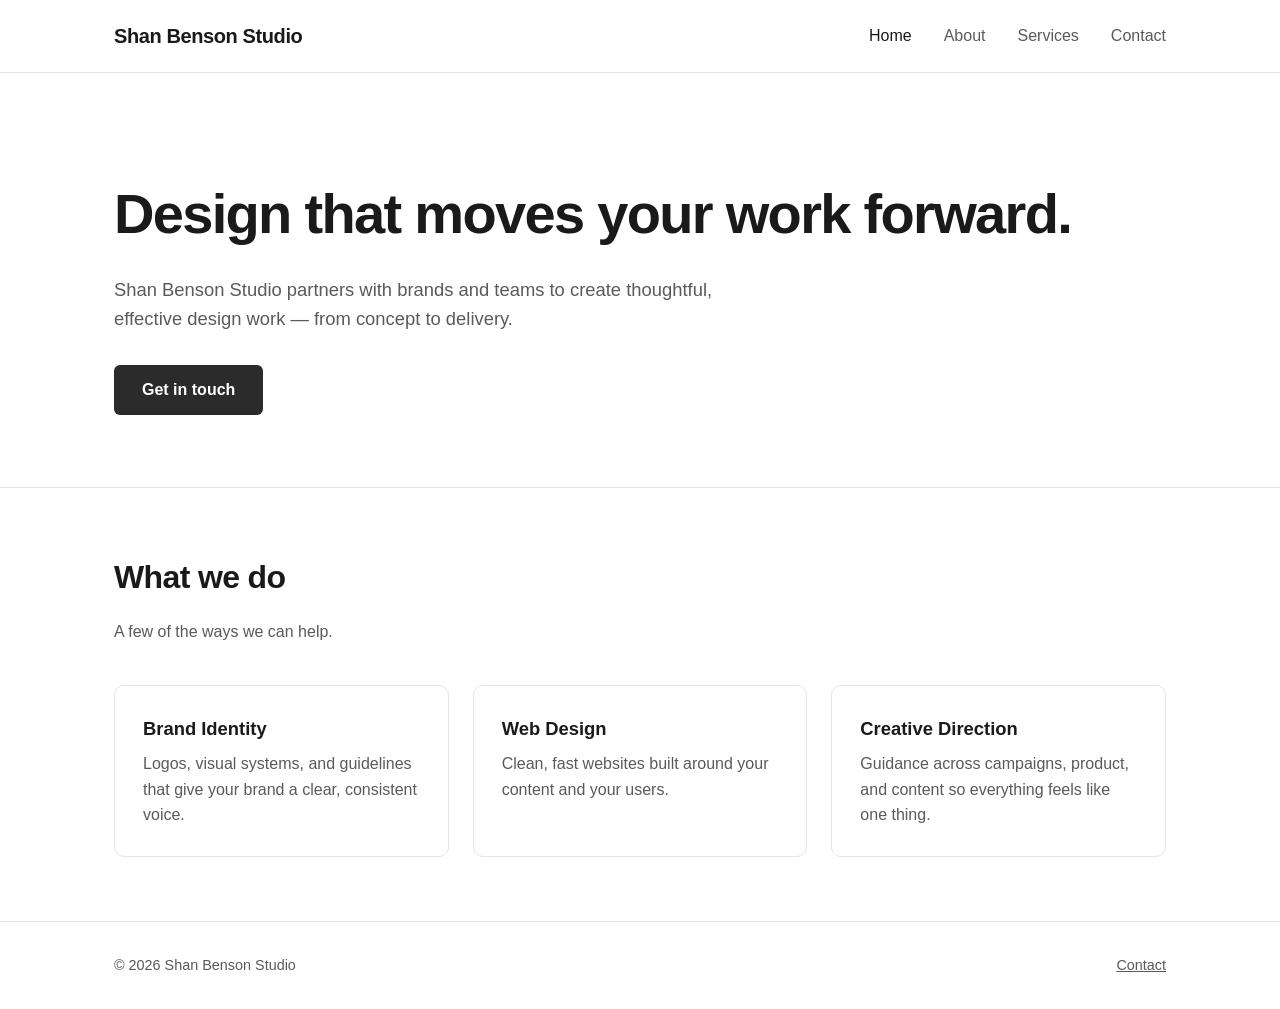
==== index.html @ 9992d344 "Add initial studio website (Home, About, Services, Contact) Static HTML/CSS/JS site with responsive " ====
<!DOCTYPE html>
<html lang="en">
<head>
  <meta charset="UTF-8">
  <meta name="viewport" content="width=device-width, initial-scale=1.0">
  <title>Shan Benson Studio</title>
  <meta name="description" content="Shan Benson Studio — design and creative services.">
  <link rel="stylesheet" href="css/style.css">
</head>
<body>
  <header class="site-header">
    <div class="container">
      <a href="index.html" class="logo">Shan Benson Studio</a>
      <button class="nav-toggle" aria-label="Toggle navigation">&#9776;</button>
      <ul class="nav-links">
        <li><a href="index.html" aria-current="page">Home</a></li>
        <li><a href="about.html">About</a></li>
        <li><a href="services.html">Services</a></li>
        <li><a href="contact.html">Contact</a></li>
      </ul>
    </div>
  </header>

  <main>
    <section class="hero">
      <div class="container">
        <h1>Design that moves your work forward.</h1>
        <p>Shan Benson Studio partners with brands and teams to create thoughtful, effective design work — from concept to delivery.</p>
        <a href="contact.html" class="btn btn-primary">Get in touch</a>
      </div>
    </section>

    <section>
      <div class="container">
        <h2 class="section-title">What we do</h2>
        <p class="section-lead">A few of the ways we can help.</p>
        <div class="grid">
          <div class="card">
            <h3>Brand Identity</h3>
            <p>Logos, visual systems, and guidelines that give your brand a clear, consistent voice.</p>
          </div>
          <div class="card">
            <h3>Web Design</h3>
            <p>Clean, fast websites built around your content and your users.</p>
          </div>
          <div class="card">
            <h3>Creative Direction</h3>
            <p>Guidance across campaigns, product, and content so everything feels like one thing.</p>
          </div>
        </div>
      </div>
    </section>
  </main>

  <footer class="site-footer">
    <div class="container">
      <span>&copy; <span id="year"></span> Shan Benson Studio</span>
      <span><a href="contact.html">Contact</a></span>
    </div>
  </footer>

  <script src="js/main.js"></script>
  <script>document.getElementById("year").textContent = new Date().getFullYear();</script>
</body>
</html>
---- css/style.css ----
:root {
  --color-bg: #ffffff;
  --color-text: #1a1a1a;
  --color-muted: #5a5a5a;
  --color-accent: #2b2b2b;
  --color-border: #e5e5e5;
  --max-width: 1100px;
  --font-body: -apple-system, BlinkMacSystemFont, "Segoe UI", Roboto, Helvetica, Arial, sans-serif;
}

* {
  box-sizing: border-box;
}

html, body {
  margin: 0;
  padding: 0;
}

body {
  font-family: var(--font-body);
  color: var(--color-text);
  background: var(--color-bg);
  line-height: 1.6;
}

a {
  color: inherit;
}

img {
  max-width: 100%;
  display: block;
}

.container {
  max-width: var(--max-width);
  margin: 0 auto;
  padding: 0 24px;
}

/* Header / nav */
.site-header {
  border-bottom: 1px solid var(--color-border);
  position: sticky;
  top: 0;
  background: var(--color-bg);
  z-index: 10;
}

.site-header .container {
  display: flex;
  align-items: center;
  justify-content: space-between;
  padding-top: 20px;
  padding-bottom: 20px;
}

.logo {
  font-size: 1.25rem;
  font-weight: 700;
  text-decoration: none;
  letter-spacing: -0.02em;
}

.nav-links {
  display: flex;
  gap: 32px;
  list-style: none;
  margin: 0;
  padding: 0;
}

.nav-links a {
  text-decoration: none;
  font-weight: 500;
  color: var(--color-muted);
  transition: color 0.15s ease;
}

.nav-links a:hover,
.nav-links a[aria-current="page"] {
  color: var(--color-text);
}

.nav-toggle {
  display: none;
  background: none;
  border: none;
  font-size: 1.5rem;
  cursor: pointer;
}

/* Hero */
.hero {
  padding: 96px 0 72px;
  text-align: left;
}

.hero h1 {
  font-size: clamp(2.2rem, 5vw, 3.5rem);
  margin: 0 0 16px;
  letter-spacing: -0.03em;
}

.hero p {
  font-size: 1.15rem;
  color: var(--color-muted);
  max-width: 640px;
  margin: 0 0 32px;
}

.btn {
  display: inline-block;
  padding: 12px 28px;
  border-radius: 6px;
  text-decoration: none;
  font-weight: 600;
  transition: opacity 0.15s ease;
}

.btn-primary {
  background: var(--color-accent);
  color: #fff;
}

.btn-primary:hover {
  opacity: 0.85;
}

/* Sections */
section {
  padding: 64px 0;
}

section + section {
  border-top: 1px solid var(--color-border);
}

.section-title {
  font-size: 2rem;
  margin: 0 0 16px;
  letter-spacing: -0.02em;
}

.section-lead {
  color: var(--color-muted);
  max-width: 640px;
  margin-bottom: 40px;
}

/* Grid of cards (services) */
.grid {
  display: grid;
  grid-template-columns: repeat(auto-fit, minmax(240px, 1fr));
  gap: 24px;
}

.card {
  border: 1px solid var(--color-border);
  border-radius: 10px;
  padding: 28px;
}

.card h3 {
  margin: 0 0 8px;
  font-size: 1.15rem;
}

.card p {
  margin: 0;
  color: var(--color-muted);
}

/* Contact form */
.contact-form {
  max-width: 560px;
  display: flex;
  flex-direction: column;
  gap: 16px;
}

.contact-form label {
  font-weight: 600;
  font-size: 0.9rem;
  display: block;
  margin-bottom: 6px;
}

.contact-form input,
.contact-form textarea {
  width: 100%;
  padding: 12px 14px;
  border: 1px solid var(--color-border);
  border-radius: 6px;
  font-family: inherit;
  font-size: 1rem;
}

.contact-form textarea {
  resize: vertical;
  min-height: 140px;
}

.contact-info {
  margin-top: 40px;
  color: var(--color-muted);
}

/* Footer */
.site-footer {
  border-top: 1px solid var(--color-border);
  padding: 32px 0;
  color: var(--color-muted);
  font-size: 0.9rem;
}

.site-footer .container {
  display: flex;
  align-items: center;
  justify-content: space-between;
  flex-wrap: wrap;
  gap: 12px;
}

/* Responsive nav */
@media (max-width: 720px) {
  .nav-toggle {
    display: block;
  }

  .nav-links {
    position: absolute;
    top: 100%;
    left: 0;
    right: 0;
    background: var(--color-bg);
    border-bottom: 1px solid var(--color-border);
    flex-direction: column;
    gap: 0;
    display: none;
  }

  .nav-links.is-open {
    display: flex;
  }

  .nav-links li {
    border-top: 1px solid var(--color-border);
  }

  .nav-links a {
    display: block;
    padding: 16px 24px;
  }

  .site-header .container {
    position: relative;
  }
}
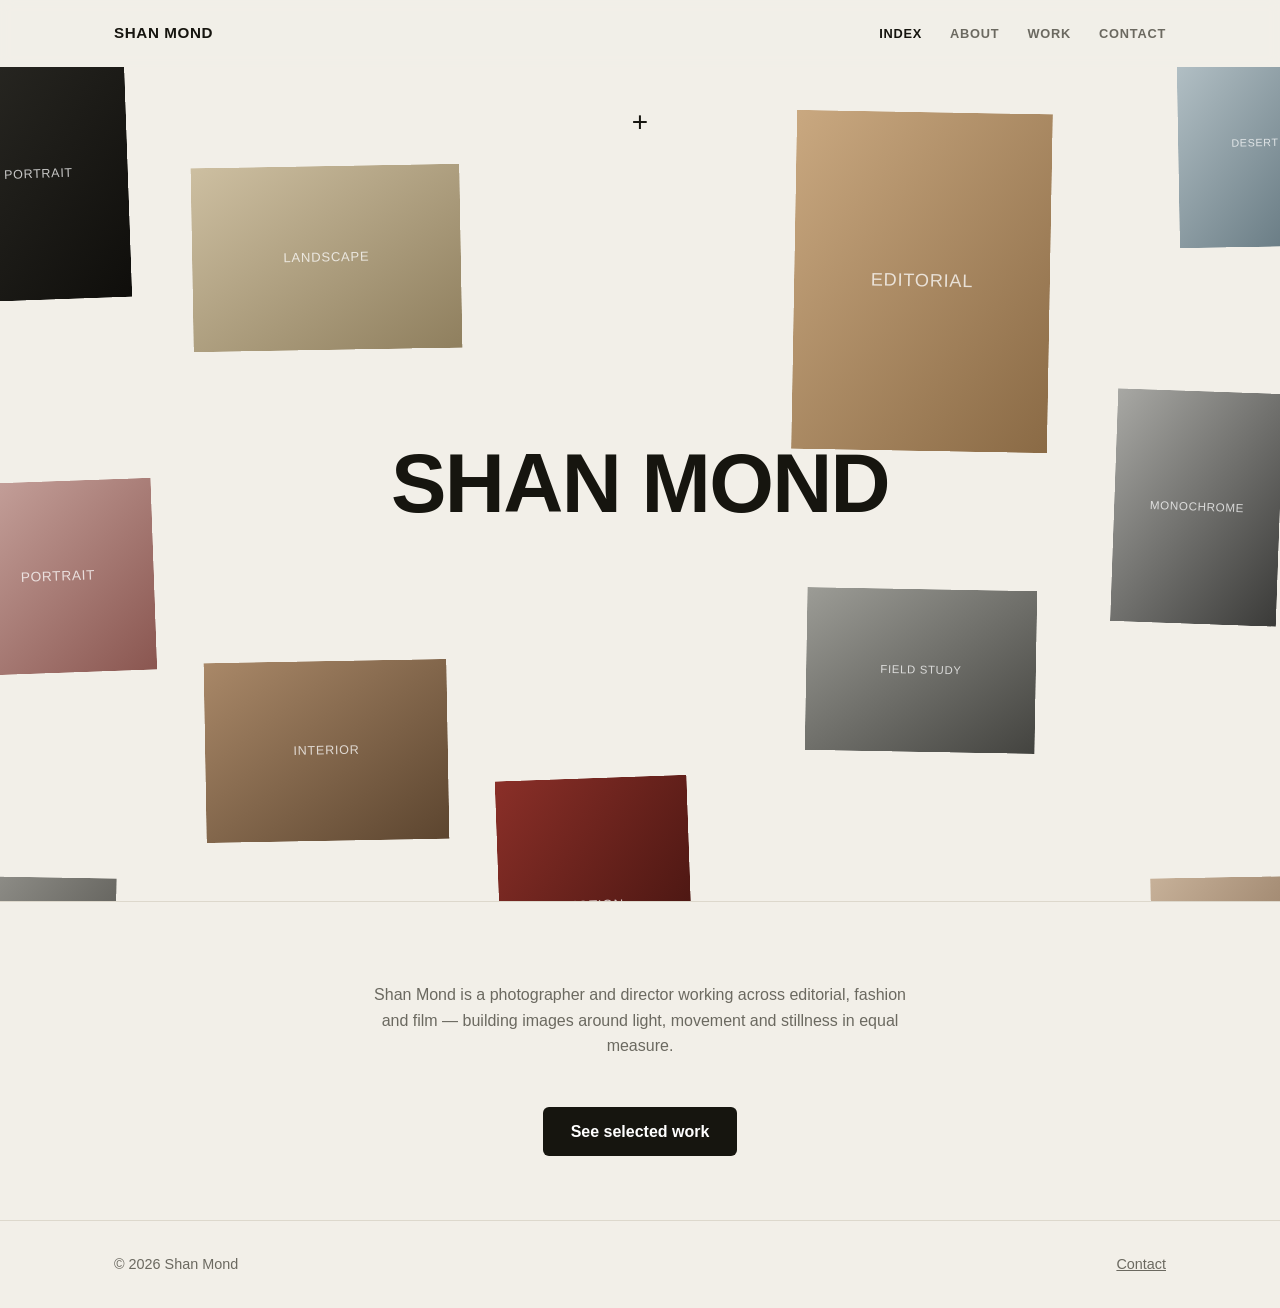
==== commit 66ee4a3d: "Redesign as Shan Mond photography/director portfolio Rebuild the homepage with an editorial moodboar" ====
--- a/index.html
+++ b/index.html
@@ -3,58 +3,75 @@
 <head>
   <meta charset="UTF-8">
   <meta name="viewport" content="width=device-width, initial-scale=1.0">
-  <title>Shan Benson Studio</title>
-  <meta name="description" content="Shan Benson Studio — design and creative services.">
+  <title>Shan Mond — Photographer &amp; Director</title>
+  <meta name="description" content="Shan Mond is a photographer and director working across editorial, fashion and film.">
   <link rel="stylesheet" href="css/style.css">
 </head>
-<body>
+<body class="home is-loading">
   <header class="site-header">
     <div class="container">
-      <a href="index.html" class="logo">Shan Benson Studio</a>
+      <a href="index.html" class="logo">Shan Mond</a>
       <button class="nav-toggle" aria-label="Toggle navigation">&#9776;</button>
       <ul class="nav-links">
-        <li><a href="index.html" aria-current="page">Home</a></li>
+        <li><a href="index.html" aria-current="page">Index</a></li>
         <li><a href="about.html">About</a></li>
-        <li><a href="services.html">Services</a></li>
+        <li><a href="services.html">Work</a></li>
         <li><a href="contact.html">Contact</a></li>
       </ul>
     </div>
   </header>
 
   <main>
-    <section class="hero">
-      <div class="container">
-        <h1>Design that moves your work forward.</h1>
-        <p>Shan Benson Studio partners with brands and teams to create thoughtful, effective design work — from concept to delivery.</p>
-        <a href="contact.html" class="btn btn-primary">Get in touch</a>
+    <section class="home-hero" aria-label="Selected work">
+      <span class="plus-mark" aria-hidden="true">+</span>
+      <h1 class="brand-flash">Shan Mond</h1>
+
+      <div class="scatter-item" style="--top:-2vh; --left:-4vw; --w:14vw; --rot:-2deg; --d:0.02s;">
+        <img src="images/portrait-01.svg" alt="Backlit portrait study — placeholder, replace with your work" loading="eager">
+      </div>
+      <div class="scatter-item" style="--top:11vh; --left:15vw; --w:21vw; --rot:-1deg; --d:0.08s;">
+        <img src="images/landscape-01.svg" alt="Landscape study — placeholder, replace with your work" loading="eager">
+      </div>
+      <div class="scatter-item scatter-item--feature" style="--top:5vh; --left:62vw; --w:20vw; --rot:1deg; --d:0.05s;">
+        <img src="images/editorial-01.svg" alt="Editorial portrait — placeholder, replace with your work" loading="eager">
+      </div>
+      <div class="scatter-item" style="--top:-3vh; --left:92vw; --w:12vw; --rot:-1deg; --d:0.14s;">
+        <img src="images/desert-01.svg" alt="Desert location study — placeholder, replace with your work" loading="lazy">
+      </div>
+      <div class="scatter-item" style="--top:46vh; --left:-3vw; --w:15vw; --rot:-2deg; --d:0.1s;">
+        <img src="images/portrait-02.svg" alt="Two-subject portrait — placeholder, replace with your work" loading="lazy">
+      </div>
+      <div class="scatter-item" style="--top:36vh; --left:87vw; --w:13vw; --rot:2deg; --d:0.18s;">
+        <img src="images/mono-01.svg" alt="Monochrome close portrait — placeholder, replace with your work" loading="lazy">
+      </div>
+      <div class="scatter-item" style="--top:66vh; --left:16vw; --w:19vw; --rot:-1deg; --d:0.12s;">
+        <img src="images/interior-01.svg" alt="Group portrait, interior light — placeholder, replace with your work" loading="lazy">
+      </div>
+      <div class="scatter-item" style="--top:58vh; --left:63vw; --w:18vw; --rot:1deg; --d:0.16s;">
+        <img src="images/field-01.svg" alt="Monochrome field study — placeholder, replace with your work" loading="lazy">
+      </div>
+      <div class="scatter-item" style="--top:79vh; --left:39vw; --w:15vw; --rot:-2deg; --d:0.2s;">
+        <img src="images/motion-01.svg" alt="Figure in motion — placeholder, replace with your work" loading="lazy">
+      </div>
+      <div class="scatter-item" style="--top:90vh; --left:-4vw; --w:13vw; --rot:1deg; --d:0.06s;">
+        <img src="images/still-01.svg" alt="Still life — placeholder, replace with your work" loading="lazy">
+      </div>
+      <div class="scatter-item" style="--top:90vh; --left:90vw; --w:13vw; --rot:-1deg; --d:0.22s;">
+        <img src="images/portrait-03.svg" alt="Close portrait — placeholder, replace with your work" loading="lazy">
       </div>
     </section>
 
-    <section>
+    <section class="statement">
       <div class="container">
-        <h2 class="section-title">What we do</h2>
-        <p class="section-lead">A few of the ways we can help.</p>
-        <div class="grid">
-          <div class="card">
-            <h3>Brand Identity</h3>
-            <p>Logos, visual systems, and guidelines that give your brand a clear, consistent voice.</p>
-          </div>
-          <div class="card">
-            <h3>Web Design</h3>
-            <p>Clean, fast websites built around your content and your users.</p>
-          </div>
-          <div class="card">
-            <h3>Creative Direction</h3>
-            <p>Guidance across campaigns, product, and content so everything feels like one thing.</p>
-          </div>
-        </div>
+        <p class="section-lead">Shan Mond is a photographer and director working across editorial, fashion and film — building images around light, movement and stillness in equal measure.</p>
+        <a href="services.html" class="btn btn-primary">See selected work</a>
       </div>
     </section>
   </main>
 
   <footer class="site-footer">
     <div class="container">
-      <span>&copy; <span id="year"></span> Shan Benson Studio</span>
+      <span>&copy; <span id="year"></span> Shan Mond</span>
       <span><a href="contact.html">Contact</a></span>
     </div>
   </footer>
--- a/css/style.css
+++ b/css/style.css
@@ -1,10 +1,11 @@
 :root {
-  --color-bg: #ffffff;
-  --color-text: #1a1a1a;
-  --color-muted: #5a5a5a;
-  --color-accent: #2b2b2b;
-  --color-border: #e5e5e5;
+  --color-bg: #f2efe8;
+  --color-text: #16150f;
+  --color-muted: #6b6960;
+  --color-accent: #16150f;
+  --color-border: #ddd8cc;
   --max-width: 1100px;
+  --header-h: 66px;
   --font-body: -apple-system, BlinkMacSystemFont, "Segoe UI", Roboto, Helvetica, Arial, sans-serif;
 }
 
@@ -41,31 +42,36 @@
 
 /* Header / nav */
 .site-header {
-  border-bottom: 1px solid var(--color-border);
+  border-bottom: 1px solid transparent;
   position: sticky;
   top: 0;
-  background: var(--color-bg);
-  z-index: 10;
+  background: rgba(242, 239, 232, 0.86);
+  backdrop-filter: blur(6px);
+  -webkit-backdrop-filter: blur(6px);
+  z-index: 30;
 }
 
 .site-header .container {
   display: flex;
   align-items: center;
   justify-content: space-between;
-  padding-top: 20px;
-  padding-bottom: 20px;
+  height: var(--header-h);
+  padding-top: 0;
+  padding-bottom: 0;
 }
 
 .logo {
-  font-size: 1.25rem;
-  font-weight: 700;
+  font-size: 0.95rem;
+  font-weight: 800;
   text-decoration: none;
-  letter-spacing: -0.02em;
+  letter-spacing: 0.04em;
+  text-transform: uppercase;
+  color: var(--color-text);
 }
 
 .nav-links {
   display: flex;
-  gap: 32px;
+  gap: 28px;
   list-style: none;
   margin: 0;
   padding: 0;
@@ -73,7 +79,10 @@
 
 .nav-links a {
   text-decoration: none;
-  font-weight: 500;
+  font-weight: 600;
+  font-size: 0.8rem;
+  letter-spacing: 0.06em;
+  text-transform: uppercase;
   color: var(--color-muted);
   transition: color 0.15s ease;
 }
@@ -108,6 +117,143 @@
   color: var(--color-muted);
   max-width: 640px;
   margin: 0 0 32px;
+}
+
+/* Home — loading collage / scatter gallery */
+.home-hero {
+  position: relative;
+  height: calc(100vh - var(--header-h));
+  min-height: 560px;
+  overflow: hidden;
+  background: var(--color-bg);
+}
+
+.plus-mark {
+  position: absolute;
+  top: 4%;
+  left: 50%;
+  transform: translateX(-50%);
+  font-size: 1.75rem;
+  font-weight: 300;
+  color: var(--color-text);
+  z-index: 6;
+}
+
+.brand-flash {
+  position: absolute;
+  top: 50%;
+  left: 50%;
+  transform: translate(-50%, -50%);
+  margin: 0;
+  z-index: 6;
+  font-size: clamp(2rem, 6.5vw, 5.5rem);
+  font-weight: 900;
+  letter-spacing: -0.02em;
+  text-transform: uppercase;
+  color: var(--color-text);
+  white-space: nowrap;
+  text-align: center;
+  animation: brandFlicker 6s ease-in-out infinite;
+}
+
+@keyframes brandFlicker {
+  0%, 2%, 4%, 5%, 7%, 100% { opacity: 1; }
+  1%, 3%, 6% { opacity: 0.3; }
+}
+
+.scatter-item {
+  position: absolute;
+  top: var(--top);
+  left: var(--left);
+  width: var(--w);
+  z-index: 2;
+  transform: rotate(var(--rot));
+  transition: transform 1.3s cubic-bezier(0.16, 1, 0.3, 1) var(--d, 0s),
+              opacity 1s ease var(--d, 0s);
+  opacity: 1;
+}
+
+.scatter-item--feature {
+  z-index: 3;
+}
+
+.scatter-item img {
+  width: 100%;
+  height: auto;
+  display: block;
+}
+
+/* Gathered / loading state — photos clustered center, wordmark holding the space */
+body.is-loading .scatter-item {
+  transform: translate(
+      calc(50vw - var(--left) - (var(--w) / 2)),
+      calc(48vh - var(--top) - (var(--w) * 0.65))
+    )
+    scale(0.4) rotate(0deg);
+  opacity: 0.9;
+  transition: none;
+}
+
+.statement {
+  text-align: center;
+}
+
+.statement .section-lead {
+  max-width: 560px;
+  margin-left: auto;
+  margin-right: auto;
+  text-align: center;
+}
+
+.statement .btn {
+  margin-top: 8px;
+}
+
+@media (prefers-reduced-motion: reduce) {
+  .brand-flash {
+    animation: none;
+  }
+
+  .scatter-item,
+  body.is-loading .scatter-item {
+    transform: rotate(var(--rot)) !important;
+    transition: none !important;
+    opacity: 1 !important;
+  }
+}
+
+@media (max-width: 860px) {
+  .home-hero {
+    height: auto;
+    min-height: 0;
+    overflow: visible;
+    padding: 48px 0 32px;
+  }
+
+  .plus-mark {
+    display: none;
+  }
+
+  .brand-flash {
+    position: static;
+    transform: none;
+    display: block;
+    margin: 0 auto 28px;
+    font-size: clamp(1.8rem, 9vw, 2.6rem);
+    animation: none;
+  }
+
+  .scatter-item,
+  body.is-loading .scatter-item {
+    position: static;
+    width: 84%;
+    max-width: 360px;
+    margin: 0 auto 20px;
+    transform: none !important;
+    transition: none !important;
+    opacity: 1 !important;
+    display: block;
+  }
 }
 
 .btn {
